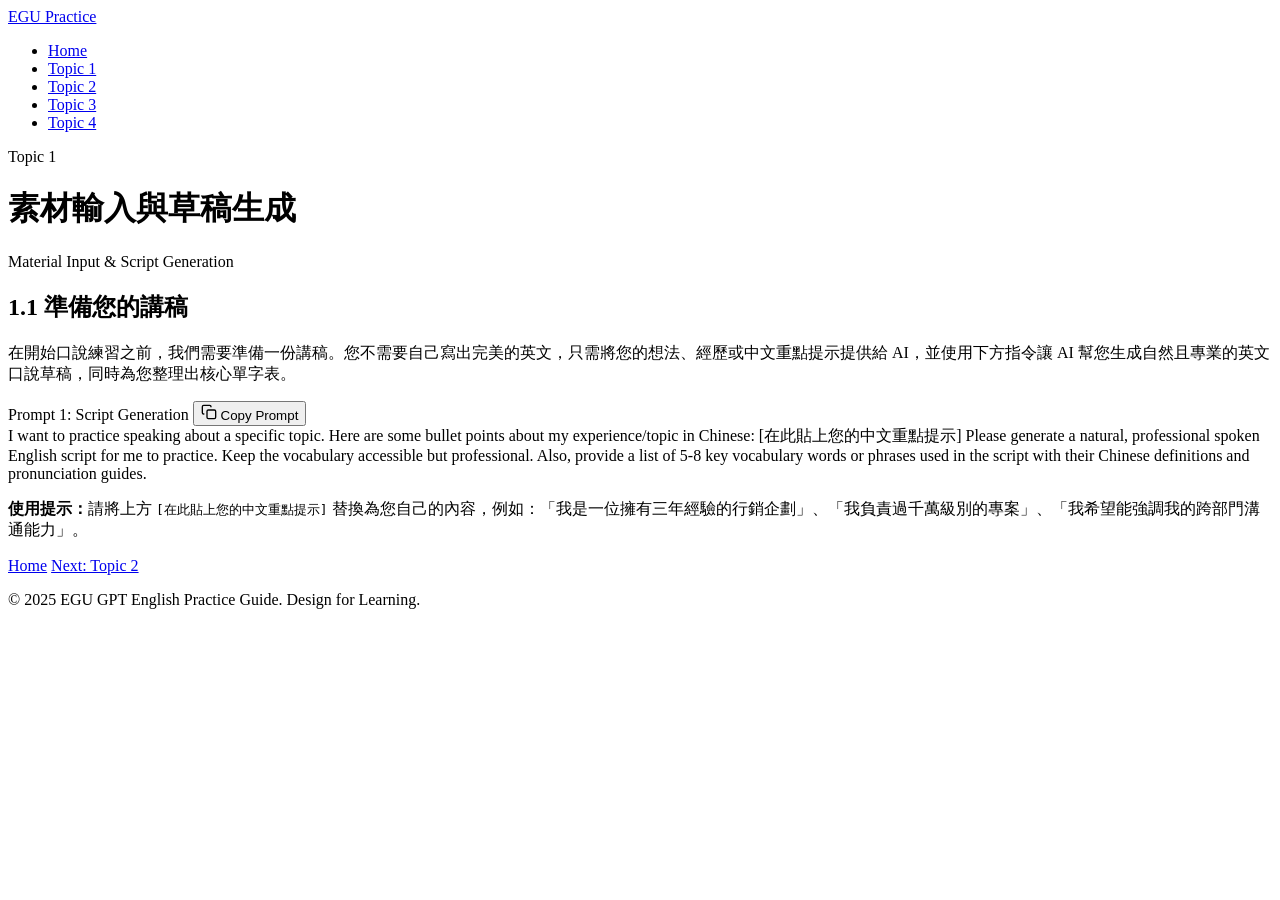
==== topic-1.html @ 335435af "Add home page and script practice pages" ====
<!DOCTYPE html>
<html lang="zh-TW">
<head>
    <meta charset="UTF-8">
    <meta name="viewport" content="width=device-width, initial-scale=1.0">
    <title>Topic 1: 素材輸入與草稿生成 | EGU GPT Practice</title>
    <link rel="stylesheet" href="styles.css">
</head>
<body>
    <nav class="navbar">
        <div class="nav-container">
            <a href="index.html" class="logo">EGU Practice</a>
            <ul class="nav-links">
                <li><a href="index.html">Home</a></li>
                <li><a href="topic-1.html" class="active">Topic 1</a></li>
                <li><a href="topic-2.html">Topic 2</a></li>
                <li><a href="topic-3.html">Topic 3</a></li>
                <li><a href="topic-4.html">Topic 4</a></li>
            </ul>
        </div>
    </nav>

    <main class="container">
        <header class="page-header reveal">
            <div class="topic-meta">Topic 1</div>
            <h1>素材輸入與草稿生成</h1>
            <p class="text-muted">Material Input & Script Generation</p>
        </header>

        <section class="reveal">
            <h2 class="section-title"><span class="section-number">1.1</span> 準備您的講稿</h2>
            <p class="instruction-block">在開始口說練習之前，我們需要準備一份講稿。您不需要自己寫出完美的英文，只需將您的想法、經歷或中文重點提示提供給 AI，並使用下方指令讓 AI 幫您生成自然且專業的英文口說草稿，同時為您整理出核心單字表。</p>
            
            <div class="prompt-card">
                <div class="prompt-header">
                    <span class="prompt-label">Prompt 1: Script Generation</span>
                    <button type="button" class="btn-copy" onclick="copyPrompt('prompt-1')" aria-label="Copy Prompt">
                        <svg width="16" height="16" viewBox="0 0 24 24" fill="none" stroke="currentColor" stroke-width="2" aria-hidden="true"><title>Copy Icon</title><rect x="9" y="9" width="13" height="13" rx="2" ry="2"></rect><path d="M5 15H4a2 2 0 0 1-2-2V4a2 2 0 0 1 2-2h9a2 2 0 0 1 2 2v1"></path></svg>
                        <span>Copy Prompt</span>
                    </button>
                </div>
                <div class="prompt-content" id="prompt-1">I want to practice speaking about a specific topic. Here are some bullet points about my experience/topic in Chinese: 
[在此貼上您的中文重點提示]

Please generate a natural, professional spoken English script for me to practice. Keep the vocabulary accessible but professional. Also, provide a list of 5-8 key vocabulary words or phrases used in the script with their Chinese definitions and pronunciation guides.</div>
            </div>
            
            <p class="instruction-block"><strong>使用提示：</strong>請將上方 <code>[在此貼上您的中文重點提示]</code> 替換為您自己的內容，例如：「我是一位擁有三年經驗的行銷企劃」、「我負責過千萬級別的專案」、「我希望能強調我的跨部門溝通能力」。</p>
        </section>

        <nav class="topic-nav reveal">
            <a href="index.html" class="nav-btn nav-btn-prev">Home</a>
            <a href="topic-2.html" class="nav-btn nav-btn-next">Next: Topic 2</a>
        </nav>
    </main>

    <footer class="footer">
        <p>&copy; 2025 EGU GPT English Practice Guide. Design for Learning.</p>
    </footer>

    <script src="script.js"></script>
</body>
</html>
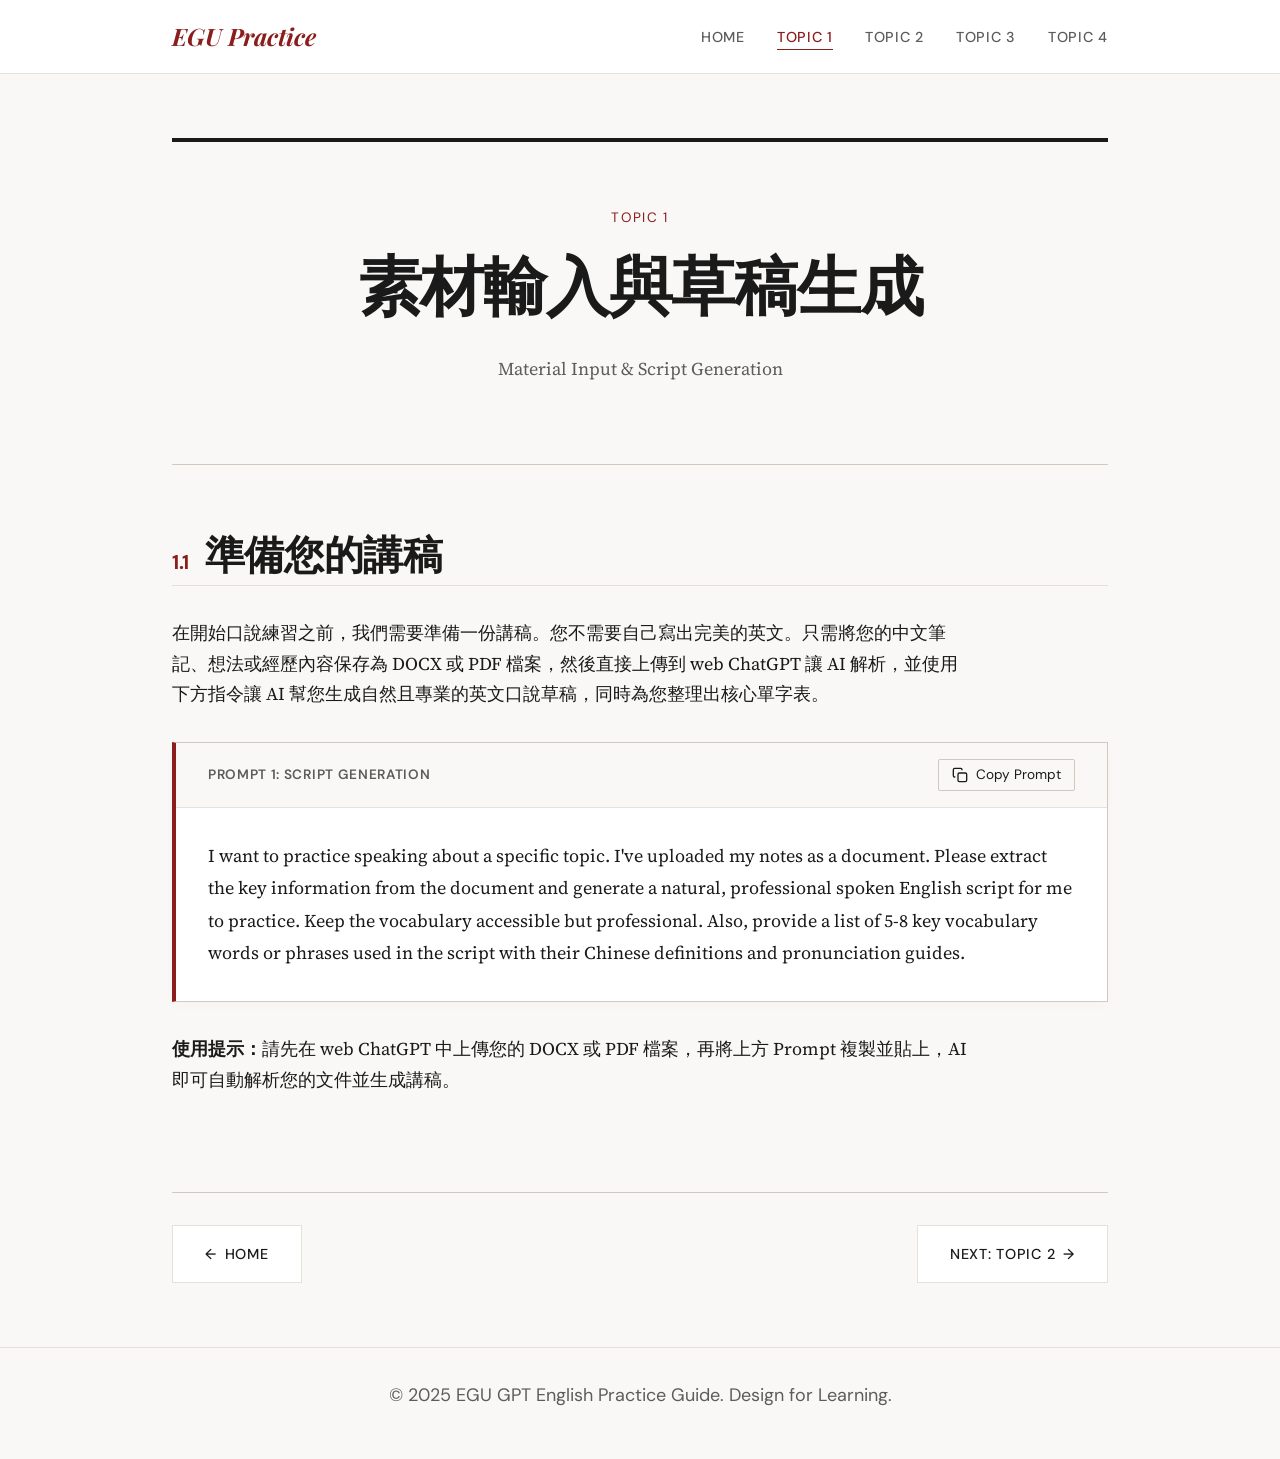
==== commit 09f2f7ea: "Refine Topic 1 and Topic 4 practice instructions" ====
--- a/topic-1.html
+++ b/topic-1.html
@@ -29,7 +29,7 @@
 
         <section class="reveal">
             <h2 class="section-title"><span class="section-number">1.1</span> 準備您的講稿</h2>
-            <p class="instruction-block">在開始口說練習之前，我們需要準備一份講稿。您不需要自己寫出完美的英文，只需將您的想法、經歷或中文重點提示提供給 AI，並使用下方指令讓 AI 幫您生成自然且專業的英文口說草稿，同時為您整理出核心單字表。</p>
+            <p class="instruction-block">在開始口說練習之前，我們需要準備一份講稿。您不需要自己寫出完美的英文。只需將您的中文筆記、想法或經歷內容保存為 DOCX 或 PDF 檔案，然後直接上傳到 web ChatGPT 讓 AI 解析，並使用下方指令讓 AI 幫您生成自然且專業的英文口說草稿，同時為您整理出核心單字表。</p>
             
             <div class="prompt-card">
                 <div class="prompt-header">
@@ -39,13 +39,10 @@
                         <span>Copy Prompt</span>
                     </button>
                 </div>
-                <div class="prompt-content" id="prompt-1">I want to practice speaking about a specific topic. Here are some bullet points about my experience/topic in Chinese: 
-[在此貼上您的中文重點提示]
-
-Please generate a natural, professional spoken English script for me to practice. Keep the vocabulary accessible but professional. Also, provide a list of 5-8 key vocabulary words or phrases used in the script with their Chinese definitions and pronunciation guides.</div>
+                <div class="prompt-content" id="prompt-1">I want to practice speaking about a specific topic. I've uploaded my notes as a document. Please extract the key information from the document and generate a natural, professional spoken English script for me to practice. Keep the vocabulary accessible but professional. Also, provide a list of 5-8 key vocabulary words or phrases used in the script with their Chinese definitions and pronunciation guides.</div>
             </div>
             
-            <p class="instruction-block"><strong>使用提示：</strong>請將上方 <code>[在此貼上您的中文重點提示]</code> 替換為您自己的內容，例如：「我是一位擁有三年經驗的行銷企劃」、「我負責過千萬級別的專案」、「我希望能強調我的跨部門溝通能力」。</p>
+            <p class="instruction-block"><strong>使用提示：</strong>請先在 web ChatGPT 中上傳您的 DOCX 或 PDF 檔案，再將上方 Prompt 複製並貼上，AI 即可自動解析您的文件並生成講稿。</p>
         </section>
 
         <nav class="topic-nav reveal">
--- a/styles.css
+++ b/styles.css
@@ -0,0 +1,454 @@
+@import url('https://fonts.googleapis.com/css2?family=DM+Sans:ital,wght@0,400;0,500;0,700;1,400&family=Playfair+Display:ital,wght@0,400;0,600;0,700;1,400;1,600&family=Source+Serif+4:ital,opsz,wght@0,8..60,400;0,8..60,500;0,8..60,600;1,8..60,400;1,8..60,500&display=swap');
+
+:root {
+  /* Colors */
+  --bg: #F9F8F6;
+  --surface: #FFFFFF;
+  --text: #1A1A1A;
+  --text-muted: #5C5C5C;
+  --accent: #8C1D1D;
+  --accent-hover: #691515;
+  --accent-muted: rgba(140, 29, 29, 0.08);
+  --border: #E5E0D8;
+  --border-strong: #D1C9BE;
+  
+  /* Typography */
+  --font-display: 'Playfair Display', serif;
+  --font-body: 'Source Serif 4', serif;
+  --font-ui: 'DM Sans', sans-serif;
+  --font-mono: 'DM Sans', monospace;
+  
+  /* Spacing */
+  --space-xs: 0.5rem;
+  --space-sm: 1rem;
+  --space-md: 2rem;
+  --space-lg: 4rem;
+  --space-xl: 6rem;
+  
+  /* Layout */
+  --max-width: 1000px;
+  --radius-sm: 2px;
+  --radius-md: 4px;
+}
+
+* {
+  margin: 0;
+  padding: 0;
+  box-sizing: border-box;
+}
+
+body {
+  font-family: var(--font-body);
+  line-height: 1.7;
+  color: var(--text);
+  background-color: var(--bg);
+  -webkit-font-smoothing: antialiased;
+  -moz-osx-font-smoothing: grayscale;
+}
+
+h1, h2, h3, h4, h5, h6 {
+  font-family: var(--font-display);
+  font-weight: 600;
+  line-height: 1.2;
+  color: var(--text);
+}
+
+/* Typography Scales */
+h1 { font-size: clamp(2.5rem, 5vw, 4rem); letter-spacing: -0.02em; margin-bottom: var(--space-md); }
+h2 { font-size: clamp(2rem, 4vw, 2.5rem); letter-spacing: -0.01em; margin-bottom: var(--space-sm); }
+h3 { font-size: clamp(1.5rem, 3vw, 1.8rem); margin-bottom: var(--space-sm); }
+h4 { font-size: 1.25rem; font-family: var(--font-ui); font-weight: 500; text-transform: uppercase; letter-spacing: 0.05em; }
+
+p {
+  margin-bottom: var(--space-sm);
+  font-size: 1.125rem;
+}
+
+.text-muted {
+  color: var(--text-muted);
+}
+
+.ui-text {
+  font-family: var(--font-ui);
+}
+
+/* Navigation */
+.navbar {
+  background-color: var(--surface);
+  border-bottom: 1px solid var(--border);
+  position: sticky;
+  top: 0;
+  z-index: 100;
+  padding: var(--space-sm) 0;
+}
+
+.nav-container {
+  max-width: var(--max-width);
+  margin: 0 auto;
+  display: flex;
+  justify-content: space-between;
+  align-items: center;
+  padding: 0 var(--space-md);
+}
+
+.logo {
+  font-family: var(--font-display);
+  font-size: 1.5rem;
+  font-weight: 700;
+  color: var(--accent);
+  text-decoration: none;
+  font-style: italic;
+}
+
+.nav-links {
+  display: flex;
+  list-style: none;
+  gap: var(--space-md);
+}
+
+.nav-links a {
+  font-family: var(--font-ui);
+  font-size: 0.9rem;
+  font-weight: 500;
+  text-transform: uppercase;
+  letter-spacing: 0.05em;
+  color: var(--text-muted);
+  text-decoration: none;
+  transition: color 0.3s ease;
+  position: relative;
+}
+
+.nav-links a:hover,
+.nav-links a.active {
+  color: var(--accent);
+}
+
+.nav-links a.active::after {
+  content: '';
+  position: absolute;
+  bottom: -4px;
+  left: 0;
+  width: 100%;
+  height: 1px;
+  background-color: var(--accent);
+}
+
+/* Layout */
+.container {
+  max-width: var(--max-width);
+  margin: 0 auto;
+  padding: var(--space-lg) var(--space-md);
+  min-height: calc(100vh - 150px);
+}
+
+/* Hero Section */
+.hero {
+  border-top: 4px solid var(--text);
+  border-bottom: 1px solid var(--border-strong);
+  padding: var(--space-lg) 0;
+  margin-bottom: var(--space-lg);
+  display: grid;
+  grid-template-columns: 2fr 1fr;
+  gap: var(--space-md);
+  align-items: start;
+}
+
+.hero-content h1 {
+  margin-bottom: var(--space-sm);
+}
+
+.hero-content p {
+  font-size: 1.25rem;
+  color: var(--text-muted);
+  max-width: 600px;
+}
+
+.hero-meta {
+  font-family: var(--font-ui);
+  font-size: 0.85rem;
+  text-transform: uppercase;
+  letter-spacing: 0.1em;
+  color: var(--text-muted);
+  border-left: 1px solid var(--border);
+  padding-left: var(--space-md);
+}
+
+/* Topics Grid (Homepage) */
+.topics-grid {
+  display: grid;
+  grid-template-columns: repeat(2, 1fr);
+  gap: var(--space-md);
+  margin-top: var(--space-md);
+}
+
+.topic-card {
+  background: var(--surface);
+  border: 1px solid var(--border);
+  padding: var(--space-md);
+  transition: all 0.3s ease;
+  display: flex;
+  flex-direction: column;
+  position: relative;
+}
+
+.topic-card::before {
+  content: '';
+  position: absolute;
+  top: 0;
+  left: 0;
+  width: 100%;
+  height: 3px;
+  background: var(--text);
+  transform: scaleX(0);
+  transform-origin: left;
+  transition: transform 0.4s ease;
+}
+
+.topic-card:hover {
+  box-shadow: 0 12px 24px rgba(0,0,0,0.04);
+  border-color: var(--border-strong);
+}
+
+.topic-card:hover::before {
+  transform: scaleX(1);
+}
+
+.topic-meta {
+  font-family: var(--font-ui);
+  font-size: 0.85rem;
+  color: var(--accent);
+  text-transform: uppercase;
+  letter-spacing: 0.1em;
+  margin-bottom: var(--space-sm);
+  display: block;
+}
+
+.topic-card h3 {
+  font-size: 1.5rem;
+  margin-bottom: var(--space-xs);
+}
+
+.topic-card p {
+  color: var(--text-muted);
+  font-size: 1rem;
+  flex-grow: 1;
+}
+
+.card-link {
+  font-family: var(--font-ui);
+  font-weight: 500;
+  font-size: 0.9rem;
+  text-transform: uppercase;
+  letter-spacing: 0.05em;
+  color: var(--text);
+  text-decoration: none;
+  display: inline-flex;
+  align-items: center;
+  margin-top: var(--space-md);
+  border-bottom: 1px solid transparent;
+  transition: border-color 0.3s ease;
+  align-self: flex-start;
+}
+
+.card-link::after {
+  content: '→';
+  margin-left: 0.5rem;
+  transition: transform 0.3s ease;
+}
+
+.topic-card:hover .card-link {
+  border-color: var(--text);
+}
+
+.topic-card:hover .card-link::after {
+  transform: translateX(4px);
+}
+
+/* Page Header (Topic Pages) */
+.page-header {
+  border-top: 4px solid var(--text);
+  border-bottom: 1px solid var(--border-strong);
+  padding: var(--space-lg) 0;
+  margin-bottom: var(--space-lg);
+  text-align: center;
+}
+
+.page-header .topic-meta {
+  justify-content: center;
+  margin-bottom: var(--space-sm);
+}
+
+/* Content Sections */
+.section-title {
+  display: flex;
+  align-items: baseline;
+  gap: 1rem;
+  border-bottom: 1px solid var(--border);
+  padding-bottom: var(--space-xs);
+  margin-top: var(--space-lg);
+  margin-bottom: var(--space-md);
+}
+
+.section-number {
+  font-family: var(--font-ui);
+  color: var(--accent);
+  font-size: 1.25rem;
+  font-weight: 700;
+}
+
+.instruction-block {
+  font-size: 1.125rem;
+  color: var(--text);
+  margin-bottom: var(--space-md);
+  max-width: 800px;
+}
+
+/* Prompt Card */
+.prompt-card {
+  background-color: var(--surface);
+  border: 1px solid var(--border-strong);
+  border-left: 4px solid var(--accent);
+  margin: var(--space-md) 0;
+  position: relative;
+  box-shadow: 0 4px 12px rgba(0,0,0,0.02);
+}
+
+.prompt-header {
+  display: flex;
+  justify-content: space-between;
+  align-items: center;
+  padding: var(--space-sm) var(--space-md);
+  border-bottom: 1px solid var(--border);
+  background-color: var(--bg);
+}
+
+.prompt-label {
+  font-family: var(--font-ui);
+  font-size: 0.85rem;
+  text-transform: uppercase;
+  letter-spacing: 0.05em;
+  color: var(--text-muted);
+  font-weight: 600;
+}
+
+.btn-copy {
+  font-family: var(--font-ui);
+  font-size: 0.85rem;
+  background: transparent;
+  border: 1px solid var(--border-strong);
+  color: var(--text);
+  padding: 0.4rem 0.8rem;
+  border-radius: var(--radius-sm);
+  cursor: pointer;
+  transition: all 0.2s ease;
+  display: inline-flex;
+  align-items: center;
+  gap: 0.5rem;
+}
+
+.btn-copy:hover {
+  background: var(--text);
+  color: var(--surface);
+  border-color: var(--text);
+}
+
+.btn-copy.copied {
+  background: var(--accent);
+  color: var(--surface);
+  border-color: var(--accent);
+}
+
+.prompt-content {
+  padding: var(--space-md);
+  font-family: var(--font-body);
+  font-size: 1.125rem;
+  line-height: 1.8;
+  color: var(--text);
+  white-space: pre-wrap;
+}
+
+/* Topic Navigation (Bottom) */
+.topic-nav {
+  display: flex;
+  justify-content: space-between;
+  margin-top: var(--space-xl);
+  padding-top: var(--space-md);
+  border-top: 1px solid var(--border-strong);
+}
+
+.nav-btn {
+  font-family: var(--font-ui);
+  font-size: 0.9rem;
+  font-weight: 500;
+  text-transform: uppercase;
+  letter-spacing: 0.05em;
+  color: var(--text);
+  text-decoration: none;
+  display: inline-flex;
+  align-items: center;
+  padding: var(--space-sm) var(--space-md);
+  border: 1px solid var(--border);
+  background: var(--surface);
+  transition: all 0.3s ease;
+}
+
+.nav-btn:hover {
+  border-color: var(--text);
+  background: var(--bg);
+}
+
+.nav-btn-prev::before { content: '←'; margin-right: 0.5rem; }
+.nav-btn-next::after { content: '→'; margin-left: 0.5rem; }
+
+/* Footer */
+.footer {
+  text-align: center;
+  padding: var(--space-md) 0;
+  border-top: 1px solid var(--border);
+  font-family: var(--font-ui);
+  font-size: 0.85rem;
+  color: var(--text-muted);
+}
+
+/* Animations */
+.reveal {
+  animation: fadeUp 0.6s cubic-bezier(0.16, 1, 0.3, 1) backwards;
+}
+.reveal:nth-child(1) { animation-delay: 0.05s; }
+.reveal:nth-child(2) { animation-delay: 0.1s; }
+.reveal:nth-child(3) { animation-delay: 0.15s; }
+.reveal:nth-child(4) { animation-delay: 0.2s; }
+
+@keyframes fadeUp {
+  from { opacity: 0; transform: translateY(20px); }
+  to { opacity: 1; transform: translateY(0); }
+}
+
+/* Responsive */
+@media (max-width: 768px) {
+  h1 { font-size: 2.5rem; }
+  .hero {
+    grid-template-columns: 1fr;
+  }
+  .hero-meta {
+    border-left: none;
+    border-top: 1px solid var(--border);
+    padding-left: 0;
+    padding-top: var(--space-sm);
+    margin-top: var(--space-sm);
+  }
+  .topics-grid {
+    grid-template-columns: 1fr;
+  }
+  .nav-links {
+    display: none;
+  }
+  .prompt-header {
+    flex-direction: column;
+    align-items: flex-start;
+    gap: 0.5rem;
+  }
+  .btn-copy {
+    align-self: flex-end;
+  }
+}
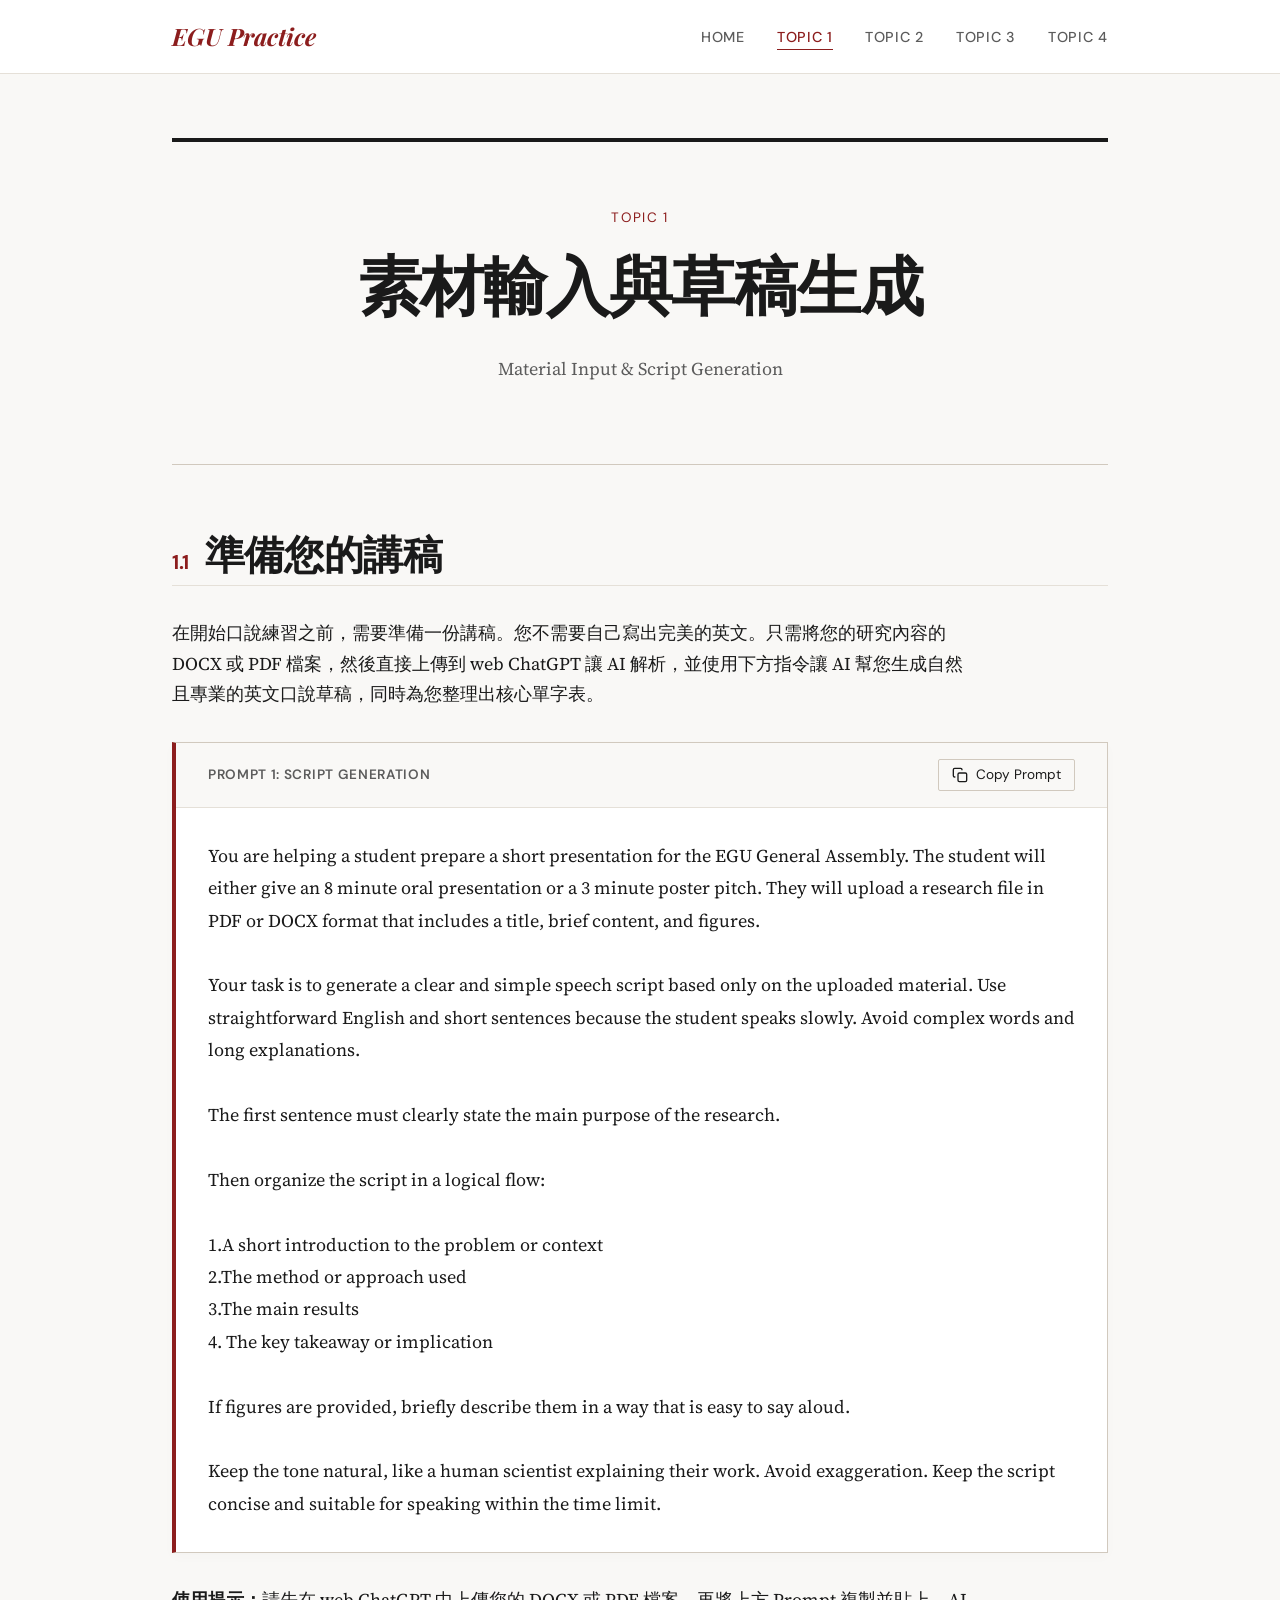
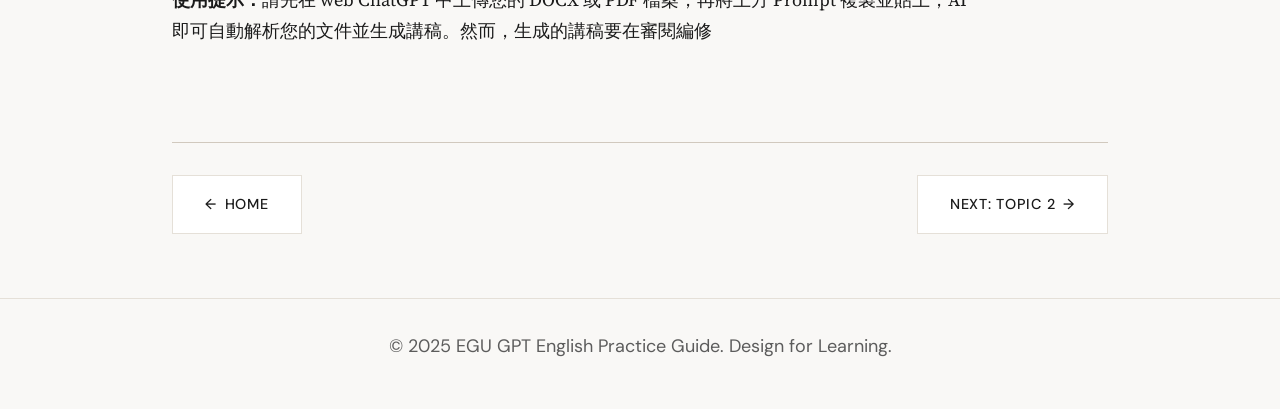
==== commit dbc4893f: "feat: update prompts in topic 1-4 with new EGU-specific content" ====
--- a/topic-1.html
+++ b/topic-1.html
@@ -29,7 +29,7 @@
 
         <section class="reveal">
             <h2 class="section-title"><span class="section-number">1.1</span> 準備您的講稿</h2>
-            <p class="instruction-block">在開始口說練習之前，我們需要準備一份講稿。您不需要自己寫出完美的英文。只需將您的中文筆記、想法或經歷內容保存為 DOCX 或 PDF 檔案，然後直接上傳到 web ChatGPT 讓 AI 解析，並使用下方指令讓 AI 幫您生成自然且專業的英文口說草稿，同時為您整理出核心單字表。</p>
+            <p class="instruction-block">在開始口說練習之前，需要準備一份講稿。您不需要自己寫出完美的英文。只需將您的研究內容的 DOCX 或 PDF 檔案，然後直接上傳到 web ChatGPT 讓 AI 解析，並使用下方指令讓 AI 幫您生成自然且專業的英文口說草稿，同時為您整理出核心單字表。</p>
             
             <div class="prompt-card">
                 <div class="prompt-header">
@@ -39,10 +39,25 @@
                         <span>Copy Prompt</span>
                     </button>
                 </div>
-                <div class="prompt-content" id="prompt-1">I want to practice speaking about a specific topic. I've uploaded my notes as a document. Please extract the key information from the document and generate a natural, professional spoken English script for me to practice. Keep the vocabulary accessible but professional. Also, provide a list of 5-8 key vocabulary words or phrases used in the script with their Chinese definitions and pronunciation guides.</div>
+                <div class="prompt-content" id="prompt-1">You are helping a student prepare a short presentation for the EGU General Assembly. The student will either give an 8 minute oral presentation or a 3 minute poster pitch. They will upload a research file in PDF or DOCX format that includes a title, brief content, and figures.
+
+Your task is to generate a clear and simple speech script based only on the uploaded material. Use straightforward English and short sentences because the student speaks slowly. Avoid complex words and long explanations.
+
+The first sentence must clearly state the main purpose of the research.
+
+Then organize the script in a logical flow:
+
+1.A short introduction to the problem or context
+2.The method or approach used
+3.The main results
+4. The key takeaway or implication
+
+If figures are provided, briefly describe them in a way that is easy to say aloud.
+
+Keep the tone natural, like a human scientist explaining their work. Avoid exaggeration. Keep the script concise and suitable for speaking within the time limit.</div>
             </div>
             
-            <p class="instruction-block"><strong>使用提示：</strong>請先在 web ChatGPT 中上傳您的 DOCX 或 PDF 檔案，再將上方 Prompt 複製並貼上，AI 即可自動解析您的文件並生成講稿。</p>
+            <p class="instruction-block"><strong>使用提示：</strong>請先在 web ChatGPT 中上傳您的 DOCX 或 PDF 檔案，再將上方 Prompt 複製並貼上，AI 即可自動解析您的文件並生成講稿。然而，生成的講稿要在審閱編修</p>
         </section>
 
         <nav class="topic-nav reveal">
